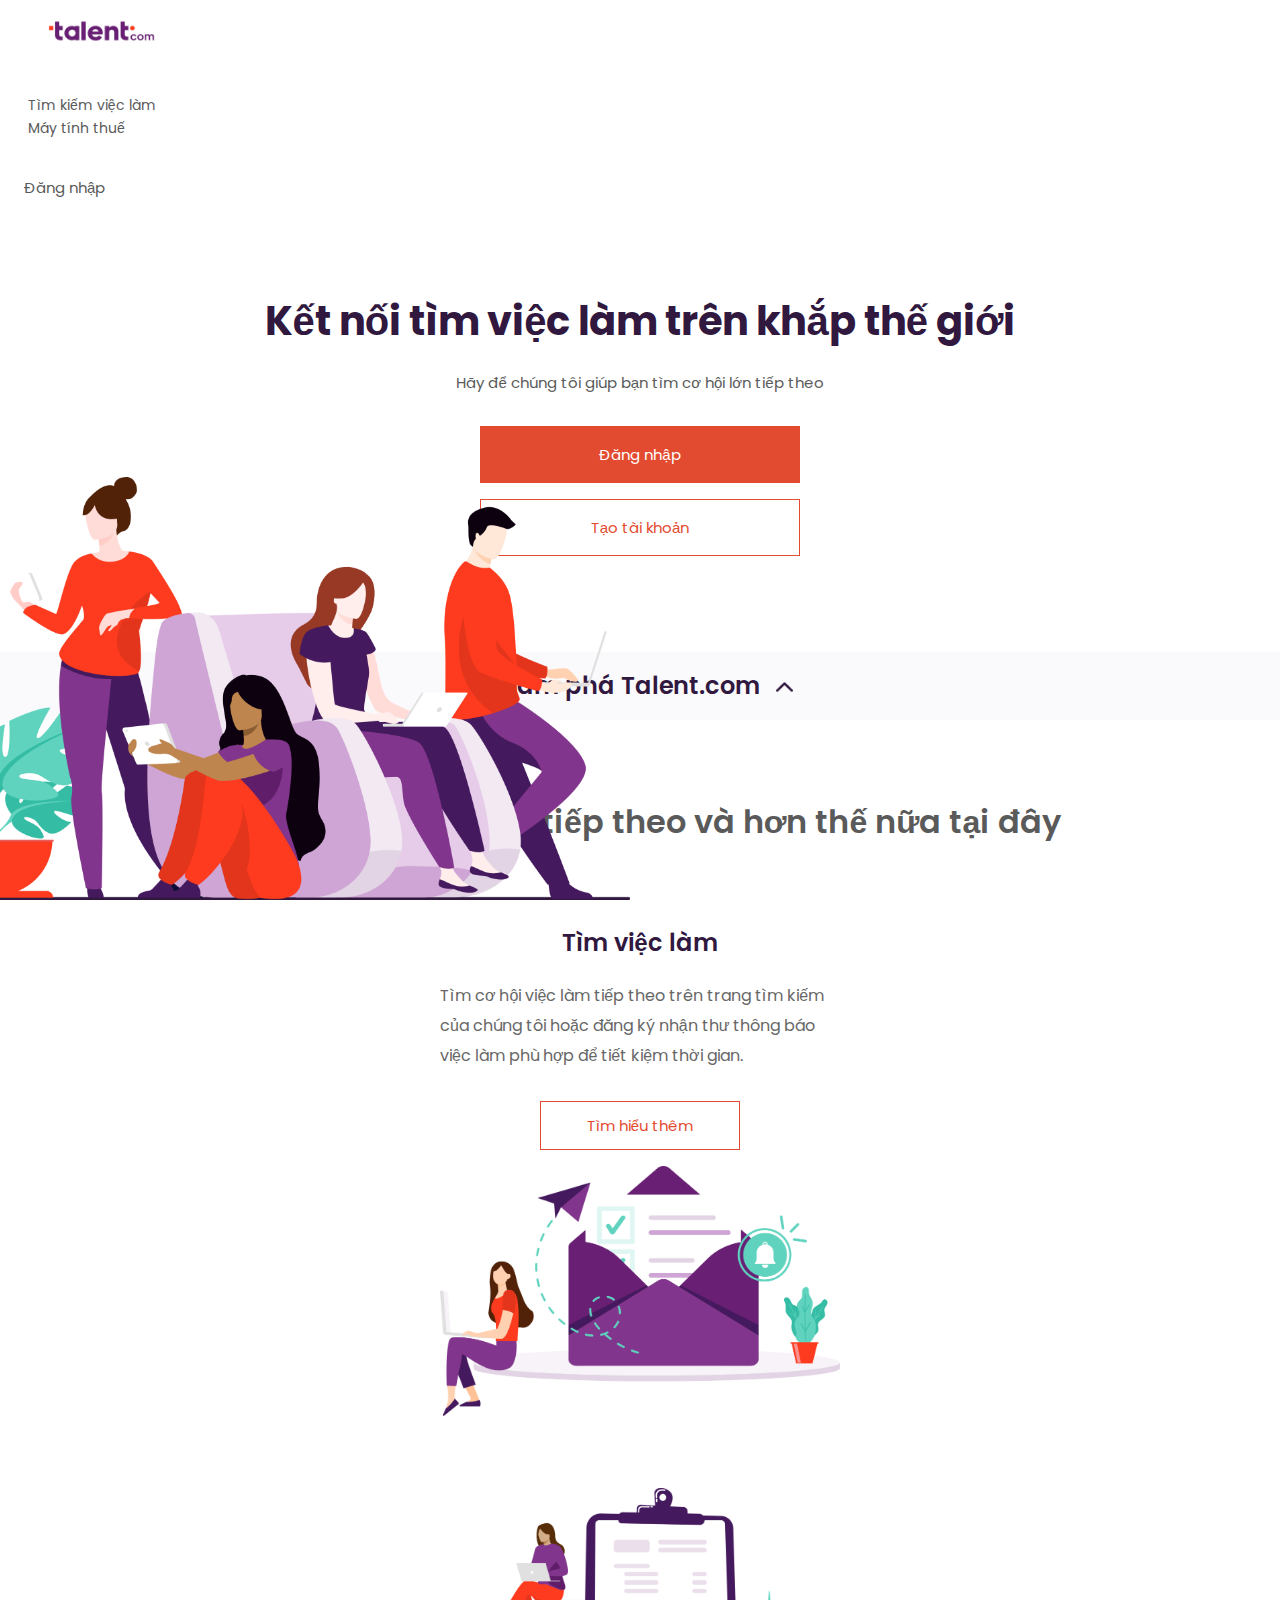
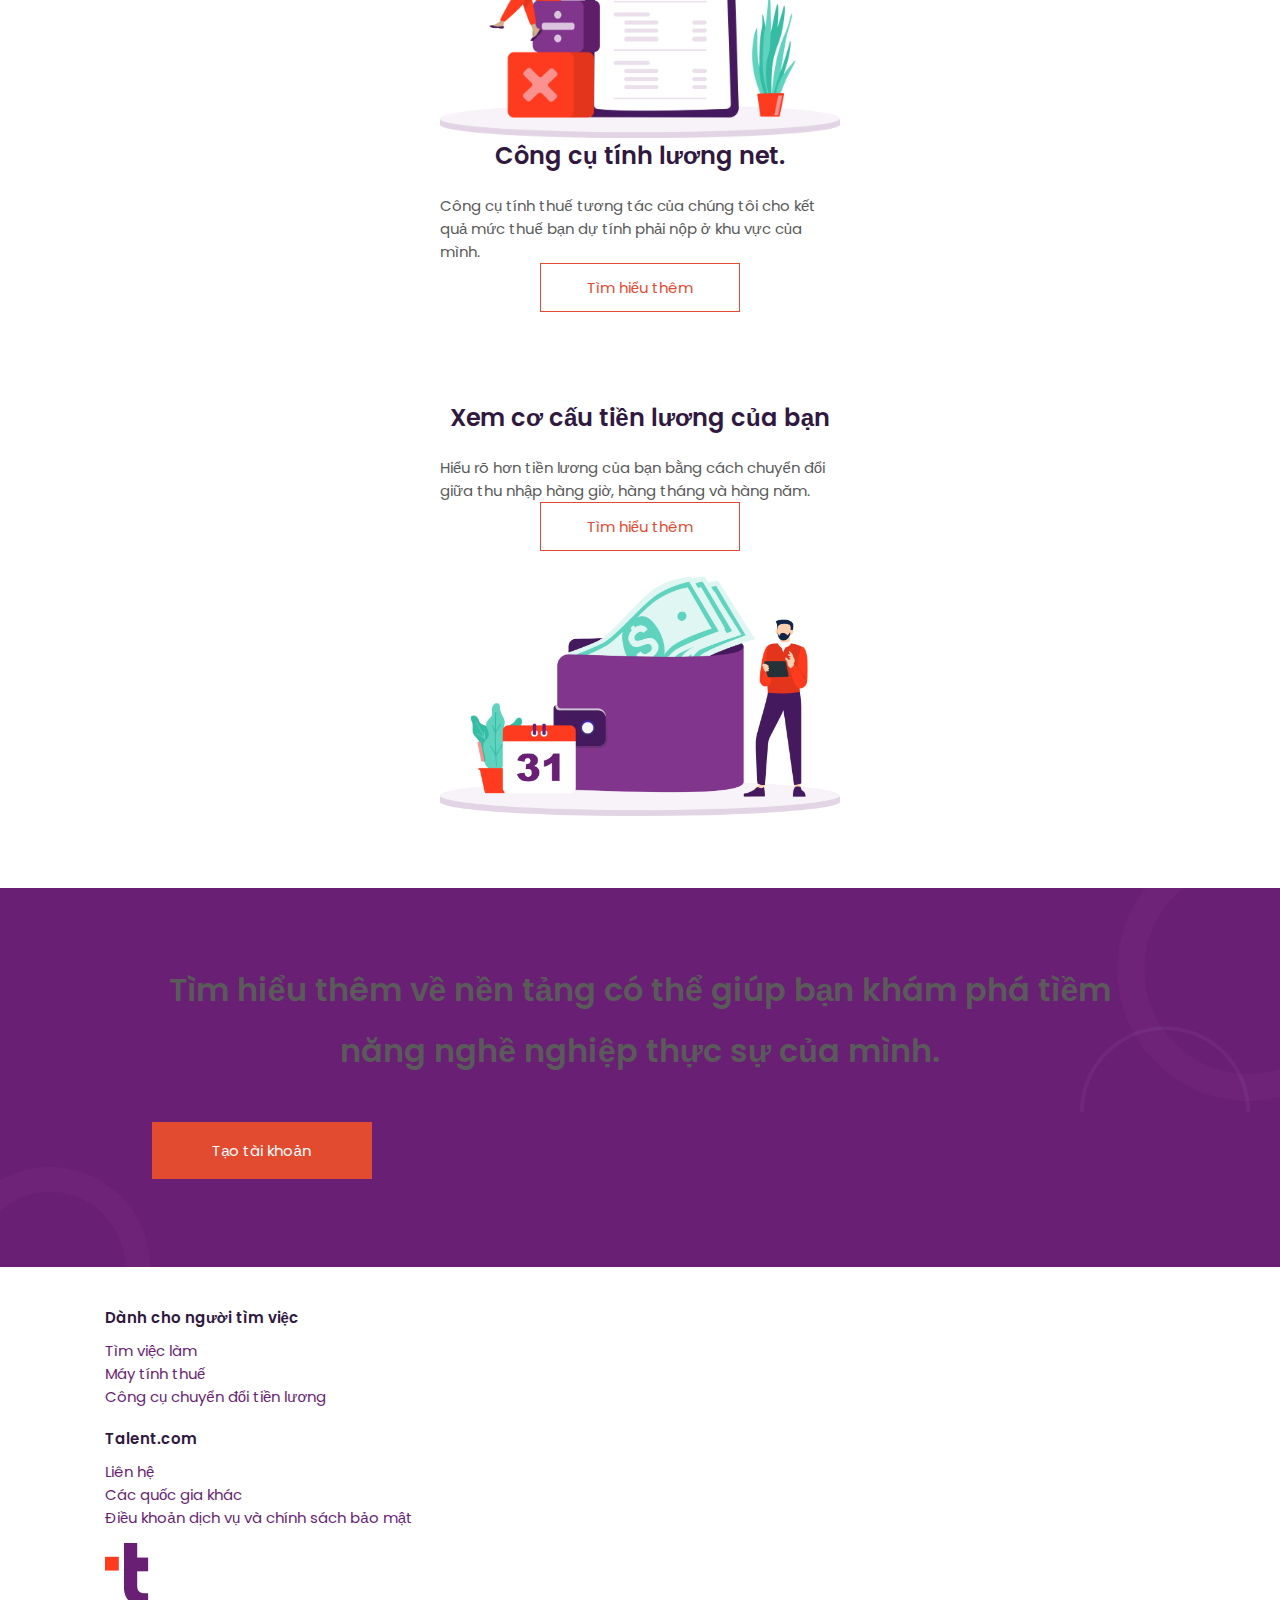
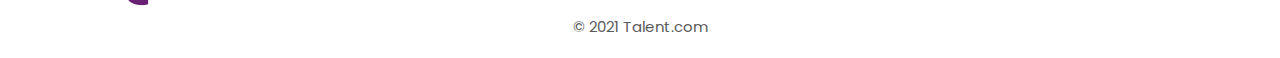
==== index.html @ 11c57244 "19:13 11/30/2021" ====
<!doctype html>
<html lang="en">
  <head>
    <meta charset="utf-8">
    <meta name="viewport" content="width=device-width, initial-scale=1">
    <link href="https://cdn.jsdelivr.net/npm/bootstrap@5.0.2/dist/css/bootstrap.min.css" rel="stylesheet" integrity="sha384-EVSTQN3/azprG1Anm3QDgpJLIm9Nao0Yz1ztcQTwFspd3yD65VohhpuuCOmLASjC" crossorigin="anonymous">
    <link rel="stylesheet" href="https://cdnjs.cloudflare.com/ajax/libs/font-awesome/6.0.0-beta3/css/all.min.css" integrity="sha512-Fo3rlrZj/k7ujTnHg4CGR2D7kSs0v4LLanw2qksYuRlEzO+tcaEPQogQ0KaoGN26/zrn20ImR1DfuLWnOo7aBA==" crossorigin="anonymous" referrerpolicy="no-referrer" />
    <link rel="stylesheet" href="css/style.css">
    <link rel="icon" href="images/favicon-32x32.png">
    <title>Talent.com Tìm kiếm việc làm | Tìm việc làm gần bạn!</title>
  </head>
  <body>
    <!-- Menu -->
    <div class="menu d-flex">
        <div class="menu-left">
            <a href="index.html">
                <img src="images/Talent.com-1000x600-1.jpg" alt="Home image 2" style="width: 107px;height: 62px;">
            </a>
        </div>
        <div class="menu-middle d-flex">
            <div class="menu-item">
                <a href="">Tìm kiếm việc làm</a>
            </div>
            <div class="menu-item">
                <a href="">Máy tính thuế</a>
            </div>
        </div>
        <div class="menu-right">
            <div class="menu_item login_btn rounded-pill border">
                <a href="#">Đăng nhập</a>
            </div>
        </div>
    </div>
    <!-- End Menu -->

    <!-- Main -->
    <div class="main">
        <section class="section-header">
            <div class="row">
                <div class="col-6 position-relative">
                    <img src="images/img-home-1.png" alt="Photo">
                </div>
                <div class="col-6 main-title">
                    <h1 class="section-title">Kết nối tìm việc làm trên khắp thế giới</h1>
                    <p>Hãy để chúng tôi giúp bạn tìm cơ hội lớn tiếp theo</p>
                    <button class="signin-btn rounded-pill">Đăng nhập</button>
                    <button class="signup-btn rounded-pill">Tạo tài khoản</button>
                </div>
            </div>
        </section>
        <section class="section-seo">
            <div class="col-12">
                <h3 class="section-title" style="padding: 16px 0 16px;">
                    Khám phá Talent.com
                    <span class="arrow"></span>
                </h3>
            </div>
            <div class="col-12 hidden-section">
                <div class="row" style="max-width: 1100px;margin: 10px auto;">
                    <div class="col-3">
                        <h4>Tìm bằng từ khóa
                        <span class="arrow"></span></h4>
                    </div>
                    <div class="col-3">
                        <h4>Tìm theo địa điểm
                        <span class="arrow"></span></h4>
                    </div>
                    <div class="col-3">
                        <h4>Công cụ chuyển đổi tiền lương
                        <span class="arrow"></span></h4>
                    </div>
                    <div class="col-3">
                        <h4>Máy tính thuế
                        <span class="arrow"></span></h4>
                    </div>
                </div>
            </div>
        </section>
        <section class="w-100 align-items-center" style="padding: 72px 120px 0;">
            <h2 class="section-title text-center">
                Tìm cơ hội việc làm tiếp theo và hơn thế nữa tại đây
            </h2>
        </section>
        <section class="section-job-search">
            <div class="row">
                <div class="col-6">
                    <div class="col-alignment">
                        <h3 class="section-title justify-content-start w-75" style="margin-bottom: 20px;">Tìm việc làm</h3>
                        <p class="w-75">Tìm cơ hội việc làm tiếp theo trên trang tìm kiếm của chúng tôi hoặc đăng ký nhận thư thông báo việc làm phù hợp để tiết kiệm thời gian.</p>
                        <button class="signup-btn rounded-pill ms-0" style="min-width: 200px;padding: 12px 18px;">Tìm hiểu thêm</button>
                    </div>
                </div>
                <div class="col-6">
                    <img class="image-" src="images/img-home-2.png" alt="Home iamge 2">
                </div>
            </div>
        </section>
        <section class="section-calculate-pay">
            <div class="row">
                <div class="col-6">
                    <img class="image-" src="images/img-home-4.png" alt="Home iamge 4">
                </div>
                <div class="col-6">
                    <div class="col-alignment">
                        <h3 class="section-title justify-content-start w-75" style="margin-bottom: 20px;">Công cụ tính lương net.</h3>
                        <p class="w-75">Công cụ tính thuế tương tác của chúng tôi cho kết quả mức thuế bạn dự tính phải nộp ở khu vực của mình.</p>
                        <button class="signup-btn rounded-pill border ms-0" style="min-width: 200px;padding: 12px 18px;">Tìm hiểu thêm</button>
                    </div>
                </div>
            </div>
        </section>
        <section class="section-convert-salary">
            <div class="row">
                <div class="col-6">
                    <div class="col-alignment">
                        <h3 class="section-title justify-content-start w-75" style="margin-bottom: 20px;">Xem cơ cấu tiền lương của bạn</h3>
                        <p class="w-75">Hiểu rõ hơn tiền lương của bạn bằng cách chuyển đổi giữa thu nhập hàng giờ, hàng tháng và hàng năm.</p>
                        <button class="signup-btn rounded-pill border ms-0" style="min-width: 200px;padding: 12px 18px;">Tìm hiểu thêm</button>
                    </div>
                </div>
                <div class="col-6">
                    <img class="image-" src="images/img-home-5.png" alt="Home iamge 5">
                </div>
            </div>
        </section>
        <section class="section-create-account w-100">
            <img class="right-circle" src="images/footer_right.png" alt="circle image 1">
            <div class="section-container">
                <div class="section-title-create">
                    <h2 class="section-title text-white" style="margin-bottom: 40px;">Tìm hiểu thêm về nền tảng có thể giúp bạn khám phá tìềm năng nghề nghiệp thực sự của mình.</h2>
                    <button class="signin-btn rounded-pill d-flex justify-content-center align-items-center" style="min-width: 220px;">Tạo tài khoản</button>
                </div>
            </div>
            <img class="left-circle" src="images/footer_left.png" alt="circle image 2">
        </section>
    </div>
    <!-- End Main -->

    <!-- Footer -->
    <div class="footer">
        <div class="row">
            <div class="col-4">
                <div class="footer-title">Dành cho người tìm việc</div>
                <div class="footer-link">
                    <a href="#">Tìm việc làm</a>
                    <a href="#">Máy tính thuế</a>
                    <a href="#">Công cụ chuyển đổi tiền lương</a>
                </div>
            </div>
            <div class="col-4">
                <div class="footer-title">Talent.com</div>
                <div class="footer-link">
                    <a href="#">Liên hệ</a>
                    <a href="#">Các quốc gia khác</a>
                    <a href="#">Điều khoản dịch vụ và chính sách bảo mật</a>
                </div>
            </div>
            <div class="col-4">
                <div class="d-flex flex-column">
                    <img src="images/icon-talent-t-logo.png" alt="Footer logo">
                    <div class="copyright">© 2021 Talent.com</div>
                </div>
            </div>
        </div>
    </div>
    <!-- End Footer -->
    <script src="https://cdn.jsdelivr.net/npm/bootstrap@5.0.2/dist/js/bootstrap.bundle.min.js" integrity="sha384-MrcW6ZMFYlzcLA8Nl+NtUVF0sA7MsXsP1UyJoMp4YLEuNSfAP+JcXn/tWtIaxVXM" crossorigin="anonymous"></script>
  </body>
</html>
---- css/style.css ----
@import url('https://fonts.googleapis.com/css2?family=Poppins:wght@400;700&display=swap');

*{
    font-family: "Poppins",sans-serif;
    padding: 0px;
    margin: 0px;
    box-sizing: border-box;
    font-size: 15px;
    /* background-color: #ffffff;   */
}

html{
    font-family: "Poppins",sans-serif;
    font-size: 15px;
    color: #5a5a5a;
    background-color: #ffffff;
    text-rendering: optimizeLegibility;
    overflow-x: hidden;
}

/* MENU */

.menu{
    justify-content: space-between;
    min-width: 990px;
}

.menu-left{
    margin: 0px 0px 20px 48px;
}

.menu-right{
    margin: auto 48px auto 0px;
}

.login_btn{
    padding: 12px 24px;
}

.menu-middle{
    margin: 25px auto;
    position: relative;
}

.menu a{
    color: #5a5a5a;
    text-decoration: none;
}

.menu a:hover{
    color: #691f74
}

.menu-item a{
    font-size: 14px;
}

.menu-item.active{
    color: #222222;
}

.menu-item.active::after{
    position: absolute;
    content: '';
    height: 4px;
    width: 27px;
    border-radius: 50px;
    background: #d6432a;
    bottom: -4px;
    left: 25%;
    text-align: center; 
}

.menu-middle .menu-item{
    margin: 0px 28px;
}

/* END MENU */

/* Main */

.section-header img{
    width: 850px;
    height: auto;
    position: absolute;
    left: -220px;
    bottom: 0;
}

.main-title{
    padding: 80px;
    display: flex;
    flex-direction: column;
}

h1.section-title{
    font-weight: bold;
    font-size: 40px;
    line-height: 60px;
    text-align: center;
    color: #30183F;
    margin-bottom: 20px;
    align-self: center;
}

.main-title p{
    text-align: center;
    margin: 0 auto 32px;
}

.signin-btn, .signup-btn{
    border: 1px solid #e34b31;
    padding: 16px 18px;
    margin: 0 auto 16px;
    min-width: 320px;
    max-width: 100%;
}

.signin-btn{
    background-color: #e34b31;
    color: white;
}

.signin-btn:hover{
    background-color: #cc442c;
}

.signup-btn{
    border: 1px solid #e34b31 !important;
    color: #e34b31;
    background-color: white;
}

.signup-btn:hover{
    background-color: #e34b31;
    color: white;
}

h3.section-title {
    font-weight: 600;
    font-size: 24px;
    line-height: 36px;
    display: flex;
    align-items: center;
    text-align: left;
    color: #30183F;
    justify-content: center;
    margin: 0px;
}

.section-seo{
    background-color: #FAFAFC;
    margin: 0 auto;
}

.section-seo .arrow{
    background: url(../images/img-purple-arrow.png);
    background-repeat: no-repeat;
    background-size: contain;
    width: 20px;
    height: 10px;
    margin: 2px 0 0 16px;   
}

.hidden-section{
    display: none;
}

.col-alignment{
    display: flex;
    flex-direction: column;
    width: 400px;
    margin: 0 auto;
}

.section-job-search p{
    font-size: 16px;
    color: #676767;
    line-height: 30px;
    margin: 0 0 30px;
}

.section-job-search{
    padding: 72px 24px 36px;
    width: 100%;
}

.section-calculate-pay{
    padding: 36px 24px 36px;
    width: 100%;
}

.section-convert-salary{
    padding: 36px 24px 72px;
    width: 100%;
}

.image-{
    display: flex;
    width: 100%;
    max-width: 500px;
    margin: 0 auto;
    position: relative;
    padding: 0 50px;
    max-height: 300px;
}

.section-create-account{
    padding: 72px 0;
    position: relative;
    background-color: #691f74;
    overflow: hidden;
}

h2.section-title{
    font-weight: 600;
    font-size: 32px;
    line-height: 1.9;
    align-items: center;
    text-align: center;
}

.section-container{
    margin: 0 auto;
    width: 977px;
}

.right-circle{
    position: absolute;
    width: 300px;
    top: -50px;
    right: -100px;
    z-index: 1;
}

.left-circle{
    position: absolute;
    width: 200px;
    bottom: -100px;
    left: -50px;
    z-index: 1;
}
/* End Main */

/* Footer */
.footer{
    max-width: 1100px;
    width: 100%;
    padding: 30px 15px 20px;
    margin: 0 auto;
}

.footer-title{
    font-weight: 600;
    font-size: 15px;
    line-height: 22px;
    color: #30183F;
    padding: 10px 0;
}

.footer-link{
    display: flex;
    flex-direction: column;
    padding: 0 0 10px;
}

.footer-link a:hover{
    text-decoration: underline;
}

.footer-link a{
    color: #691f74;
    text-decoration: none;
}

.footer img{
    width: 70px;
    height: 70px;
    margin-top: 10px;
    margin: 0 auto;
    text-align: center;
}

.copyright{
    margin: 0 auto;
    text-align: center;
    vertical-align: middle;
}
/* End Footer */

/* Jobsearch */

.jobsearch{
    padding: 20px 0px 10px 150px;
}

.input-search{
    height: 48px;
    margin: 0px 15px 10px 0px;
    padding: 0px 48px 0px 62px;
    border: 2px solid #f6f6f9;
    border-radius: 50px;
    font-size: 14px;
    background-color: #f6f6f9;
    background-repeat: no-repeat;
    background-size: 21px;
    background-position-y: center;
    background-position-x: 23px;
}

.input-keyword{
    background-image: url(../images/search-icon.png);
}

.input-location{
    background-image: url(../images/location.png);
}

.input-search:focus{
    box-shadow: none;
    background-color: #f6f6f9;
    border: 2px solid #380c3f;
}

.jobfilters{
    padding-top: 10px;
    position: relative;
    display: flex;
}

.jobfilters-filter{
    cursor: pointer;
    margin-right: 15px;
}

.jobfilters-label{
    font-size: 13px;
    height: 40px;
    padding: 10px 28.5px;
    border: 1px solid #e1dce2;
    border-radius: 52px;
}

.jobfilters-label img{
    width: 10px;
    margin-left: 5px;
}
/* End Jobsearch */

/* Content */

.content {
    margin-top: 5px;
    margin-left: 150px;
    min-height: 760px;
}

.card-page-title{
    max-width: 66%;
    color: #676767;
    font-size: 12px;
    line-height: 18px;
    padding: 13px 0px;
    margin-bottom: 5px;
}

.content-left{
    min-height: 100%;
}

/* End Content */
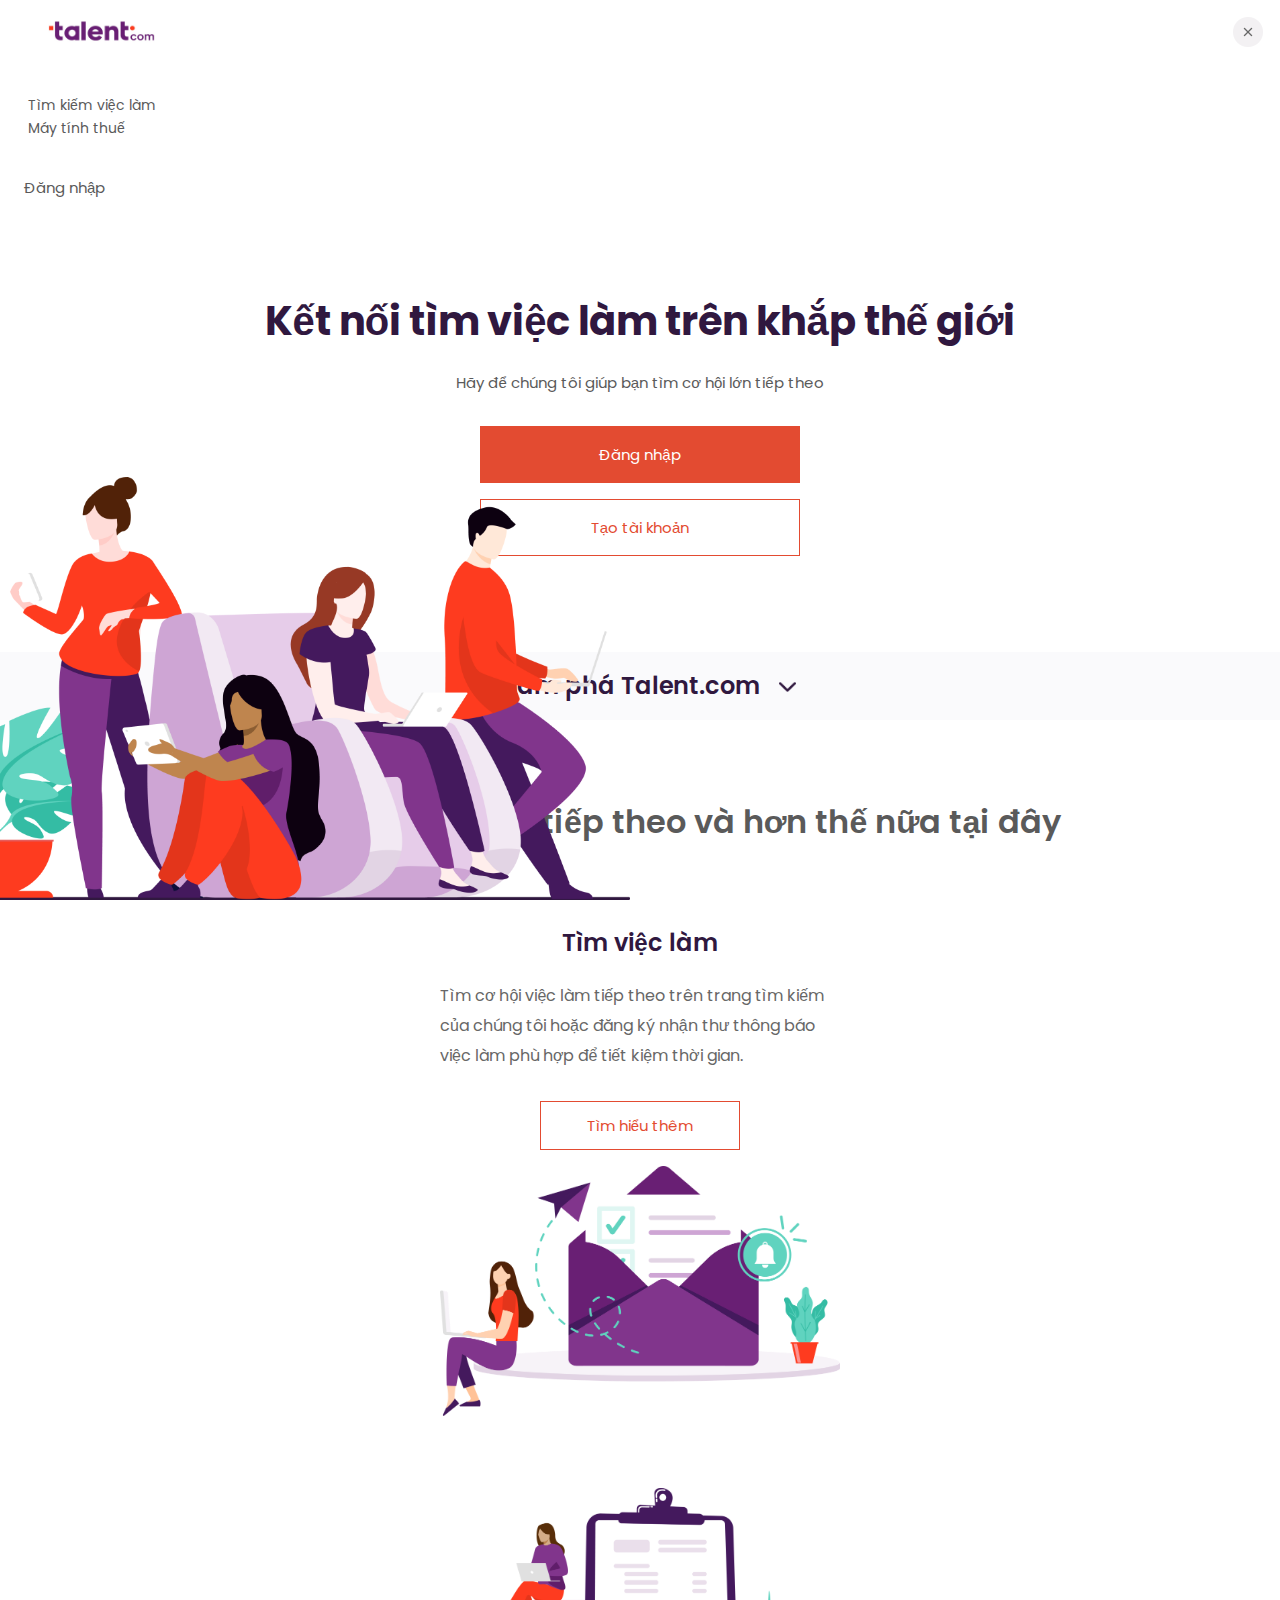
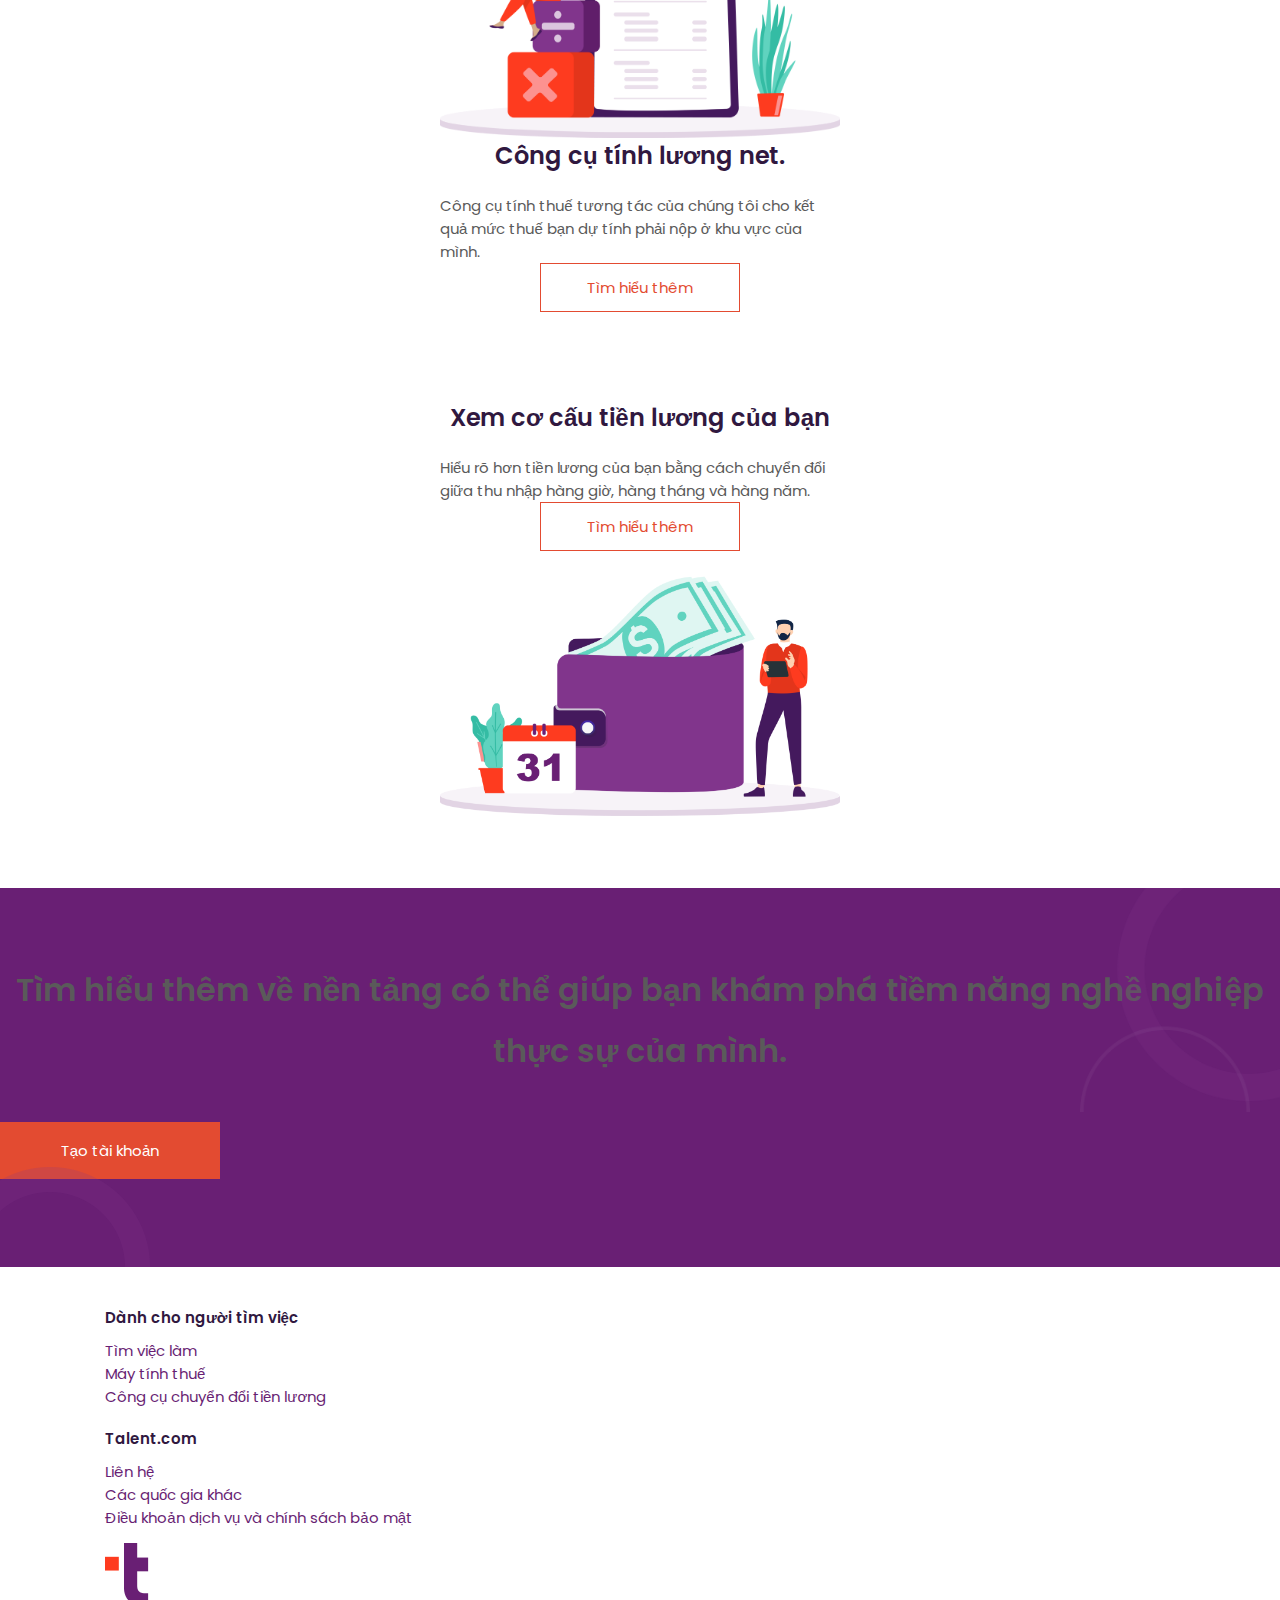
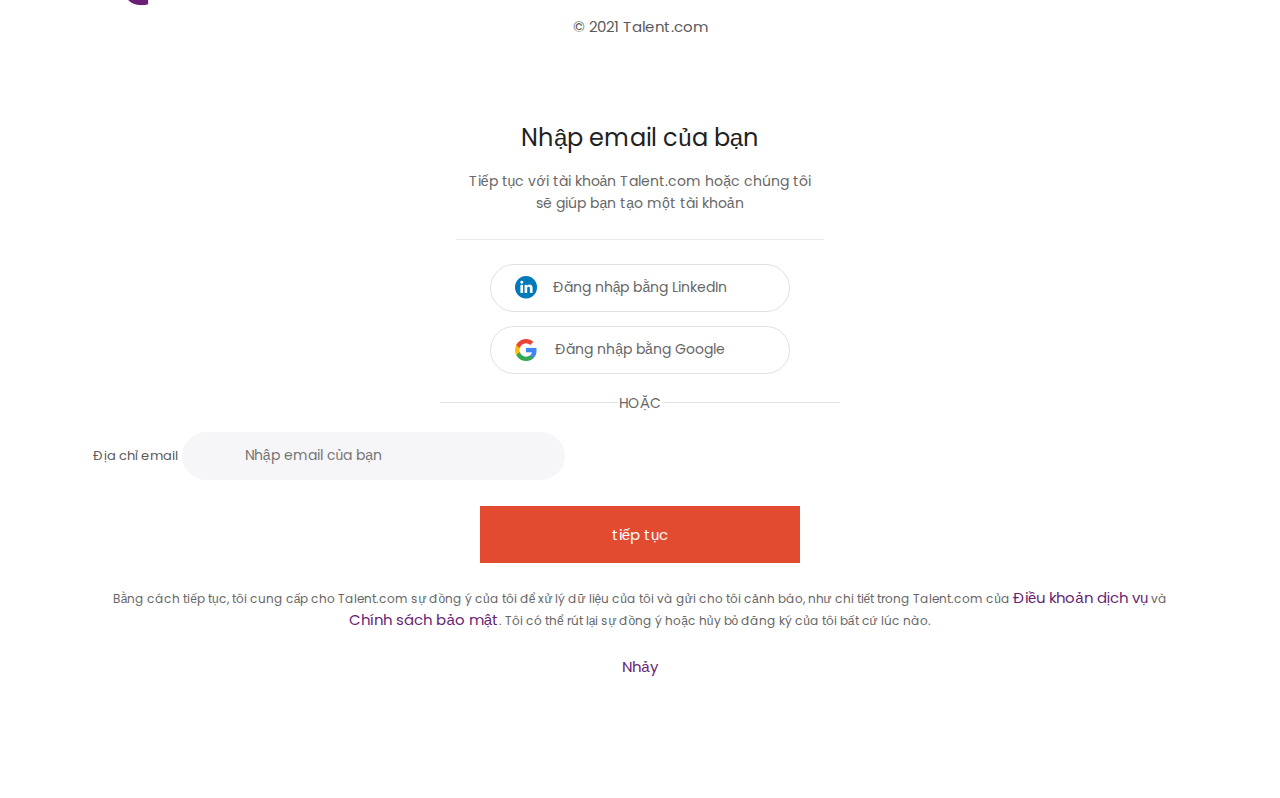
==== commit 4f1124e5: "01:57 12/2/2021" ====
--- a/index.html
+++ b/index.html
@@ -6,6 +6,7 @@
     <link href="https://cdn.jsdelivr.net/npm/bootstrap@5.0.2/dist/css/bootstrap.min.css" rel="stylesheet" integrity="sha384-EVSTQN3/azprG1Anm3QDgpJLIm9Nao0Yz1ztcQTwFspd3yD65VohhpuuCOmLASjC" crossorigin="anonymous">
     <link rel="stylesheet" href="https://cdnjs.cloudflare.com/ajax/libs/font-awesome/6.0.0-beta3/css/all.min.css" integrity="sha512-Fo3rlrZj/k7ujTnHg4CGR2D7kSs0v4LLanw2qksYuRlEzO+tcaEPQogQ0KaoGN26/zrn20ImR1DfuLWnOo7aBA==" crossorigin="anonymous" referrerpolicy="no-referrer" />
     <link rel="stylesheet" href="css/style.css">
+    <link rel="stylesheet" href="css/responsive.css">
     <link rel="icon" href="images/favicon-32x32.png">
     <title>Talent.com Tìm kiếm việc làm | Tìm việc làm gần bạn!</title>
   </head>
@@ -19,14 +20,14 @@
         </div>
         <div class="menu-middle d-flex">
             <div class="menu-item">
-                <a href="">Tìm kiếm việc làm</a>
+                <a href="job.html">Tìm kiếm việc làm</a>
             </div>
             <div class="menu-item">
-                <a href="">Máy tính thuế</a>
+                <a href="calculator.html">Máy tính thuế</a>
             </div>
         </div>
         <div class="menu-right">
-            <div class="menu_item login_btn rounded-pill border">
+            <div class="menu_item login_btn rounded-pill border" data-bs-toggle="modal" data-bs-target="#login-form">
                 <a href="#">Đăng nhập</a>
             </div>
         </div>
@@ -37,10 +38,10 @@
     <div class="main">
         <section class="section-header">
             <div class="row">
-                <div class="col-6 position-relative">
+                <div class="col-12 col-lg-6 position-relative img-header">
                     <img src="images/img-home-1.png" alt="Photo">
-                </div>
-                <div class="col-6 main-title">
+                </div>  
+                <div class="col-12 col-lg-6 main-title">
                     <h1 class="section-title">Kết nối tìm việc làm trên khắp thế giới</h1>
                     <p>Hãy để chúng tôi giúp bạn tìm cơ hội lớn tiếp theo</p>
                     <button class="signin-btn rounded-pill">Đăng nhập</button>
@@ -50,26 +51,26 @@
         </section>
         <section class="section-seo">
             <div class="col-12">
-                <h3 class="section-title" style="padding: 16px 0 16px;">
+                <h3 class="section-title" id="discovery-talent" style="padding: 16px 0 16px;">
                     Khám phá Talent.com
                     <span class="arrow"></span>
                 </h3>
             </div>
-            <div class="col-12 hidden-section">
+            <div class="col-12 hidden hidden-section">
                 <div class="row" style="max-width: 1100px;margin: 10px auto;">
-                    <div class="col-3">
+                    <div class="col-12 col-lg-3 text-center mb-2">
                         <h4>Tìm bằng từ khóa
                         <span class="arrow"></span></h4>
                     </div>
-                    <div class="col-3">
+                    <div class="col-12 col-lg-3 text-center mb-2">
                         <h4>Tìm theo địa điểm
                         <span class="arrow"></span></h4>
                     </div>
-                    <div class="col-3">
+                    <div class="col-12 col-lg-3 text-center mb-2">
                         <h4>Công cụ chuyển đổi tiền lương
                         <span class="arrow"></span></h4>
                     </div>
-                    <div class="col-3">
+                    <div class="col-12 col-lg-3 text-center mb-2">
                         <h4>Máy tính thuế
                         <span class="arrow"></span></h4>
                     </div>
@@ -83,42 +84,42 @@
         </section>
         <section class="section-job-search">
             <div class="row">
-                <div class="col-6">
+                <div class="col-12 col-lg-6">
                     <div class="col-alignment">
                         <h3 class="section-title justify-content-start w-75" style="margin-bottom: 20px;">Tìm việc làm</h3>
                         <p class="w-75">Tìm cơ hội việc làm tiếp theo trên trang tìm kiếm của chúng tôi hoặc đăng ký nhận thư thông báo việc làm phù hợp để tiết kiệm thời gian.</p>
-                        <button class="signup-btn rounded-pill ms-0" style="min-width: 200px;padding: 12px 18px;">Tìm hiểu thêm</button>
-                    </div>
-                </div>
-                <div class="col-6">
+                        <button class="signup-btn more-btn rounded-pill ms-0" style="min-width: 200px;padding: 12px 18px;">Tìm hiểu thêm</button>
+                    </div>
+                </div>
+                <div class="col-12 col-lg-6">
                     <img class="image-" src="images/img-home-2.png" alt="Home iamge 2">
                 </div>
             </div>
         </section>
         <section class="section-calculate-pay">
             <div class="row">
-                <div class="col-6">
+                <div class="col-lg-6">
                     <img class="image-" src="images/img-home-4.png" alt="Home iamge 4">
                 </div>
-                <div class="col-6">
+                <div class="col-lg-6">
                     <div class="col-alignment">
                         <h3 class="section-title justify-content-start w-75" style="margin-bottom: 20px;">Công cụ tính lương net.</h3>
                         <p class="w-75">Công cụ tính thuế tương tác của chúng tôi cho kết quả mức thuế bạn dự tính phải nộp ở khu vực của mình.</p>
-                        <button class="signup-btn rounded-pill border ms-0" style="min-width: 200px;padding: 12px 18px;">Tìm hiểu thêm</button>
+                        <button class="signup-btn more-btn rounded-pill border ms-0" style="min-width: 200px;padding: 12px 18px;">Tìm hiểu thêm</button>
                     </div>
                 </div>
             </div>
         </section>
         <section class="section-convert-salary">
             <div class="row">
-                <div class="col-6">
+                <div class="col-lg-6">
                     <div class="col-alignment">
                         <h3 class="section-title justify-content-start w-75" style="margin-bottom: 20px;">Xem cơ cấu tiền lương của bạn</h3>
                         <p class="w-75">Hiểu rõ hơn tiền lương của bạn bằng cách chuyển đổi giữa thu nhập hàng giờ, hàng tháng và hàng năm.</p>
-                        <button class="signup-btn rounded-pill border ms-0" style="min-width: 200px;padding: 12px 18px;">Tìm hiểu thêm</button>
-                    </div>
-                </div>
-                <div class="col-6">
+                        <button class="signup-btn more-btn rounded-pill border ms-0" style="min-width: 200px;padding: 12px 18px;">Tìm hiểu thêm</button>
+                    </div>
+                </div>
+                <div class="col-lg-6">
                     <img class="image-" src="images/img-home-5.png" alt="Home iamge 5">
                 </div>
             </div>
@@ -139,7 +140,7 @@
     <!-- Footer -->
     <div class="footer">
         <div class="row">
-            <div class="col-4">
+            <div class="col-10 col-lg-4">
                 <div class="footer-title">Dành cho người tìm việc</div>
                 <div class="footer-link">
                     <a href="#">Tìm việc làm</a>
@@ -147,7 +148,7 @@
                     <a href="#">Công cụ chuyển đổi tiền lương</a>
                 </div>
             </div>
-            <div class="col-4">
+            <div class="col-10 col-lg-4">
                 <div class="footer-title">Talent.com</div>
                 <div class="footer-link">
                     <a href="#">Liên hệ</a>
@@ -155,7 +156,7 @@
                     <a href="#">Điều khoản dịch vụ và chính sách bảo mật</a>
                 </div>
             </div>
-            <div class="col-4">
+            <div class="col-12 col-lg-4">
                 <div class="d-flex flex-column">
                     <img src="images/icon-talent-t-logo.png" alt="Footer logo">
                     <div class="copyright">© 2021 Talent.com</div>
@@ -164,6 +165,55 @@
         </div>
     </div>
     <!-- End Footer -->
+
+    <!-- Modal Login -->
+    <div class="modal" id="login-form" tabindex="-1" aria-hidden="true">
+        <div class="modal-dialog">
+            <div class="modal-content">
+                <div class="modal-body">
+                    <div class="login-form-header">
+                        <div class="login-header">
+                            <div class="login-title">Nhập email của bạn</div>
+                            <div class="login-snippet">Tiếp tục với tài khoản Talent.com hoặc chúng tôi sẽ giúp bạn tạo một tài khoản</div>
+                        </div>
+                        <div class="close-btn" data-bs-dismiss="modal"></div>
+                    </div>
+                    <form action="" id="login-form">
+                        <a href="#">
+                            <button type="button" class="btn-ezlogin btn-linkedIn">
+                                Đăng nhập bằng LinkedIn
+                            </button>
+                        </a>
+                        <a href="#">
+                            <button type="button" class="btn-ezlogin btn-google">
+                                Đăng nhập bằng Google
+                            </button>
+                        </a>
+                        <div class="Login-options">
+                            <div class="option-border"></div>
+                            <div class="option-text">Hoặc</div>
+                            <div class="option-border"></div>
+                        </div>
+                        <div class="input-wrap">
+                            <label class="form-label">Địa chỉ email</label>
+                            <input type="email" class="form-control input-search" name="input-email" placeholder="Nhập email của bạn">
+                        </div>
+                        <button class="signin-btn counti-btn rounded-pill" type="button">tiếp tục</button>
+                        <div class="disclaimer-wrap">
+                            <div class="disclaimer">
+                                Bằng cách tiếp tục, tôi cung cấp cho Talent.com sự đồng ý của tôi để xử lý dữ liệu của tôi và gửi cho tôi cảnh báo, như chi tiết trong Talent.com của <a href="#">Điều khoản dịch vụ</a> và <a href="#">Chính sách bảo mật</a>. Tôi có thể rút lại sự đồng ý hoặc hủy bỏ đăng ký của tôi bất cứ lúc nào.
+                            </div>
+                        </div>
+                        <div class="skip-btn"  data-bs-dismiss="modal">Nhảy</div>
+                    </form>
+                </div>
+            </div>
+        </div>
+    </div>
+    <!-- End Modal Login -->
+
+    <script src="https://cdnjs.cloudflare.com/ajax/libs/jquery/3.6.0/jquery.min.js" integrity="sha512-894YE6QWD5I59HgZOGReFYm4dnWc1Qt5NtvYSaNcOP+u1T9qYdvdihz0PPSiiqn/+/3e7Jo4EaG7TubfWGUrMQ==" crossorigin="anonymous" referrerpolicy="no-referrer"></script>
     <script src="https://cdn.jsdelivr.net/npm/bootstrap@5.0.2/dist/js/bootstrap.bundle.min.js" integrity="sha384-MrcW6ZMFYlzcLA8Nl+NtUVF0sA7MsXsP1UyJoMp4YLEuNSfAP+JcXn/tWtIaxVXM" crossorigin="anonymous"></script>
+    <script src="js/javascript.js"></script>
   </body>
 </html>--- a/css/style.css
+++ b/css/style.css
@@ -22,7 +22,6 @@
 
 .menu{
     justify-content: space-between;
-    min-width: 990px;
 }
 
 .menu-left{
@@ -67,12 +66,13 @@
     border-radius: 50px;
     background: #d6432a;
     bottom: -4px;
-    left: 25%;
+    left: 40%;
     text-align: center; 
 }
 
 .menu-middle .menu-item{
     margin: 0px 28px;
+    position: relative;
 }
 
 /* END MENU */
@@ -160,10 +160,8 @@
     width: 20px;
     height: 10px;
     margin: 2px 0 0 16px;   
-}
-
-.hidden-section{
-    display: none;
+    transform: rotate(180deg);
+    transition: transform 500ms;
 }
 
 .col-alignment{
@@ -222,7 +220,6 @@
 
 .section-container{
     margin: 0 auto;
-    width: 977px;
 }
 
 .right-circle{
@@ -298,7 +295,7 @@
     height: 48px;
     margin: 0px 15px 10px 0px;
     padding: 0px 48px 0px 62px;
-    border: 2px solid #f6f6f9;
+    border: 1px solid #f6f6f9;
     border-radius: 50px;
     font-size: 14px;
     background-color: #f6f6f9;
@@ -319,7 +316,7 @@
 .input-search:focus{
     box-shadow: none;
     background-color: #f6f6f9;
-    border: 2px solid #380c3f;
+    border: 1px solid #380c3f;
 }
 
 .jobfilters{
@@ -331,6 +328,7 @@
 .jobfilters-filter{
     cursor: pointer;
     margin-right: 15px;
+    position: relative;
 }
 
 .jobfilters-label{
@@ -341,18 +339,24 @@
     border-radius: 52px;
 }
 
+.jobfilters-label.focus{
+    color: #691f74;
+    border-color: #691f74 !important;
+}
+
 .jobfilters-label img{
     width: 10px;
     margin-left: 5px;
 }
 /* End Jobsearch */
 
-/* Content */
+/* Content Job */
 
 .content {
     margin-top: 5px;
     margin-left: 150px;
     min-height: 760px;
+    width: fit-content;
 }
 
 .card-page-title{
@@ -368,4 +372,947 @@
     min-height: 100%;
 }
 
-/* End Content */+.joblist{
+    min-width: 420px;
+}
+
+.card-job{
+    width: 500px;
+    border: 1px solid #fff;
+    padding: 0px;
+    background-color: #fff;
+    border-radius: 8px;
+    margin-bottom: 16px;
+}
+
+.job-item{
+    display: flex;
+    cursor: pointer;
+    padding: 20px 30px;
+}
+
+.job-item img{
+    width: 64px;
+    padding: 5px;
+    margin-right: 20px;
+    height: max-content;
+    border-radius: 4px;
+    border: 1px solid #F0F0F0;
+}
+
+.card-job-title{
+    margin-bottom: 0px;
+    margin-right: 50px;
+    color: #222222;
+}
+
+.card-job-title a{
+    font-size: 18px;
+    font-weight: 600;
+    text-decoration: none;
+    color: inherit;
+}
+
+.card-job:hover .card-job-title a{
+    text-decoration: underline;
+}
+
+.card-job-location{
+    font-weight: 700;
+    font-size: 13px;
+    color: #691f74;
+}
+
+.card-job-infor{
+    padding: 0px 0px 8px 0px;
+}
+
+.card-job-empname{
+    color: var(--nero);
+    font-size: 13px;
+    line-height: 15px;
+    margin-top: 3px;
+    overflow: hidden;
+}
+
+.card-job-source{
+    font-size: 10px;
+    line-height: 15px;
+    margin-top: 4px;
+}
+
+.card-job-snippet{
+    width: 100%;
+}
+
+.card-job-snippet p{
+    color: #676767;
+    font-size: 13px;
+    line-height: 18px;
+    overflow: hidden;
+    text-overflow: ellipsis;
+    max-width: 450px;
+}
+
+.job-badges{
+    margin-top: 16px;
+}
+
+.card-job-badges-salary{
+    background-image: url(../images/salary.png);
+    color: #0DA0BA;
+    margin-right: 18px;
+    max-width: 100%;
+    background-position: center;
+    background-position-x: left;
+    background-repeat: no-repeat;
+    background-size: 20px;
+    padding: 0px 0px 0px 30px;
+}
+
+.otherjob{
+    margin-top: 24px;
+    padding: 0px 30px 20px;
+}
+
+.card-other-job{
+    padding: 10px 0px 10px 0px;
+    border-top: 1px solid #EAEAEA;
+}
+
+.card-other-job:first-of-type{
+    border-top: 0px;
+}
+
+.card-other-job a{
+    color: #5a5a5a;
+    font-weight: bold;
+    text-decoration: none;
+    font-size: 13px;
+}
+
+.card-other-job a:hover{
+    text-decoration: underline;
+}
+
+.page-btn{
+    display: inline-flex;
+    text-align: center;
+    width: 32px;
+    height: 32px;
+    background-image: url(../images/page\ default.png);
+    background-size: contain;
+    background-repeat: no-repeat;
+    border-radius: 30px;
+    padding: 4px 4px !important;
+    background-position: center;
+    position: relative;
+    top: 15px;
+}
+
+.disable-pre-page-btn{
+    background-image: url(../images/page_initial.png);
+    pointer-events: none;
+}
+
+.next-page-btn{
+    transform: rotate(180deg);
+    margin-left: 12px;
+}
+
+.pagination-wrap {
+    width: 500px;
+    padding: 30px 0px 56px 0px;
+    text-align: center;
+}
+
+.pre-page-btn{
+    margin-right: 24px;
+}
+
+.page-num{
+    display: inline-block;
+    width: 24px;
+    height: 24px;
+    text-align: center;
+    font-size: 12px;
+    color: #676767;
+    line-height: 24px;
+    margin: 0px 2px;
+    vertical-align: sub;
+}
+
+.pagination-wrap a{
+    text-decoration: none;
+}
+
+.page-num.selected{
+    background-color: #e1dce2;
+    color: #222222;
+    font-weight: 700;
+    border-radius: 50px;
+}
+
+.relatedJobs{
+    padding-bottom: 50px;
+}
+
+.card-related{
+    width: 500px;
+    padding: 20px 30px;
+    border-radius: 8px;
+    position: relative;
+    margin-bottom: 16px;
+    background: #ffffff;
+}
+
+.card-related-title{
+    padding-bottom: 16px;
+    border-bottom: 2px solid #ECECEC;
+    margin-bottom: 24px;
+    color: #30183F;
+    font-size: 18px;
+    line-height: 24px;
+}
+
+.job-title{
+    font-size: 12px;
+    line-height: 18px;
+    color: #691F74;
+    background: #FFFFFF;
+    border: 1px solid #E0E0E0;
+    box-shadow: 0px 2px 4px #00000014;
+    border-radius: 100px;
+    padding: 8px 16px;
+    margin: 0px 8px 8px 0;
+    display: inline-block;
+}
+
+.job-title:hover{
+    font-size: 12px;
+    line-height: 18px;
+    color: #691F74;
+    background: #FFFFFF;
+    border: 1px solid #E0E0E0;
+    box-shadow: 0px 2px 4px #00000014;
+    border-radius: 100px;
+    padding: 8px 16px;
+    margin: 0px 8px 8px 0;
+    display: inline-block;
+}
+
+a.job-title{
+    text-decoration: none;
+}
+
+.job-title::before{
+    background: url(../images/search-icon-related-job.png);
+    content: '';
+    width: 10px;
+    height: 10px;
+    display: inline-block;
+    margin-right: 5px;
+}
+
+.job-title-label{
+    display: inline-block;
+    font-size: 12px;
+}
+
+/* End Content Job */
+
+/* Section herader calculator */
+
+.section-header-cal{
+    padding-top: 50px;
+    margin-left: 150px;
+}
+
+.section-header-title{
+    font-weight: 600;
+    font-size: 32px;
+    color: #30183f;
+    margin-bottom: 5px;
+    width: 720px;
+}
+
+.section-header-subtitle{
+    font-weight: normal;
+    font-size: 18px;
+    color: #30183f;
+    opacity: 0.9;
+    padding-bottom: 30px;
+}
+
+
+
+.form-cal-img{
+    width: 225px;
+    position: absolute;
+    z-index: 0;
+    bottom: 0;
+    left: 1010px;
+}
+
+.input-salary{
+    background-image: url(../images/input__salary-icon.png);
+}
+
+.select-input{
+    background-image: url(../images/input__dropdown-menu.png);
+    background-position: calc(98% - 0.5rem), 100% 0;
+    background-size: 24px;
+    background-repeat: no-repeat;
+    border-radius: 74px;
+    height: 48px;
+    margin-right: 15px;
+    padding: 0px 24px;
+    font-size: 14px;
+    background-color: #f6f6f9;
+    border: 1px solid #f6f6f9;
+}
+
+.input-region{
+    width: 225px;
+}
+
+.input-time{
+    width: 140px;
+}
+
+label{
+    font-size: 13px;
+    padding-left: 13px;
+}
+
+.section-form{
+    width: 720px;
+    margin-bottom: 30px;
+}
+
+.cal-select{
+    margin-left: 150px;
+    display: flex;
+    justify-content: space-between;
+    position: relative;
+}
+
+.card-wrap{
+    background-color: #fff;
+    width: 640px;
+    padding: 23px;
+    border-radius: 8px;
+    color: #676767;
+    margin-top: 25px;
+}
+
+.timeBase-wrap{
+    display: flex;
+    align-items: center;
+    justify-content: space-between;
+}
+
+.timeBase-group{
+    display: flex;
+}
+
+.timeBase-select{
+    padding: 8px 11px;
+    border-radius: 20px;
+    cursor: pointer;
+    font-size: 12px;
+    margin-right: 12px;
+    color: #602770;
+    align-items: center;
+    text-align: center;
+    display: flex;
+}
+
+.timeBase-select:hover{
+    background-color: #E1DCE2;
+}
+
+.timeBase-select.selected{
+    background: rgba(105, 31, 116, 0.1);
+    color: #691f74;
+    font-weight: 600;
+}
+
+.timeBase-label{
+    font-weight: 600;
+    font-size: 13px;
+    line-height: 19px;
+    color: #30183f;
+}
+
+.card-deduction-title{
+    padding-bottom: 0;
+    border-bottom-left-radius: 0;
+    border-bottom-right-radius: 0;
+    border-bottom: 1px solid #f6f6f9;
+}
+
+.card-title{
+    font-weight: 600;
+    font-size: 18px;
+    color: #30183f;
+    margin-bottom: 18px;
+}
+
+.card-deduction-content{
+    border-top-left-radius: 0;
+    border-top-right-radius: 0;
+    margin-top: 0;
+    padding-top: 0;
+    display: flex;
+    justify-content: space-between;
+}
+
+.card-deduction-wrap{
+    width: 320px;
+}
+
+.card-deduction{
+    margin: 15px 0;
+    width: 100%;
+    display: flex;
+    justify-content: space-between;
+}
+
+.card-deduction *{
+    font-size: 13px;
+}
+
+.card-deduction-highlight{
+    font-weight: bold;
+    color: #30183f;
+}
+
+.card-deduction-value{
+    color: #30183f;
+}
+
+.card-deduction-highlight-large *{
+    font-size: 16px !important;
+}
+
+.card-line{
+    border-bottom: 1px solid #f6f6f9;
+    margin-top: 18px;
+    margin-bottom: 18px;
+}
+
+.taxBerg-wrap{
+    background: radial-gradient(77.83% 77.83% at 49.94% 59.95%, rgba(157, 233, 246, 0) 0%, #9DE9F6 100%);
+    position: relative;
+    max-width: 640px;
+    height: 800px;
+    width: 100%;
+    overflow: hidden;
+    border-radius: 8px;
+    margin-top: 25px;
+}
+
+.taxBerg-title{
+    position: absolute;
+    top: 20px;
+    left: 20px;
+    font-weight: 600;
+    font-size: 22px;
+    color: #30183F;
+}
+
+.taxBerg-holder{
+    position: relative;
+    width: 100%;
+    height: 100%;
+}
+
+.taxBerg-frame{
+    height: 600px;
+    overflow: hidden;
+    position: relative;
+}
+
+.taxBerg-dots{
+    position: absolute;
+    left: 0;
+    width: 100%;
+    height: 100%;
+    bottom: 0px;
+}
+
+.taxBerg-dash{
+    position: relative;
+    border: 0.6px dashed #ffa500;
+    width: 19%;
+    z-index: 5;
+    height: 0;
+}
+
+.net-dash{
+    top: 163px;
+    left: 30%;
+}
+
+.dots-container{
+    float: right;
+    height: 15px;
+    width: 15PX;
+    border-radius: 45px;
+    margin-top: -8px;
+    position: relative;
+    left: 13px;
+}
+
+.taxBerg_dots{
+    background: #ffa500;
+    height: 7px;
+    width: 7px;
+    position: relative;
+    top: 3px;
+    left: 0;
+    border-radius: 120px;
+}
+
+.taxBerg-text-holder{
+    z-index: 20;
+    position: absolute;
+    text-align: right;
+    width: 140px;
+}
+
+.net-text{
+    bottom: 416px;
+    left: 45px;
+    color: #30183f;
+}
+
+.tax-text{
+    font-weight: bold;
+    font-size: 20px;
+}
+
+.tax-subtitle{
+    font-size: 12px;
+    font-weight: 400;
+}
+
+.emp-dash{
+    border-color: #ffa500;
+    top: 375px;
+    left: 50%;
+}
+
+.emp-text{
+    right: 45px;
+    top: 350px;
+    text-align: left;
+    color: #fff;
+}
+
+.emp-dash .dots-container{
+    border-color: #ffa500;
+    float: left;
+    left: initial;
+    right: 12px;
+}
+
+.taxBerg-ice{
+    width: 300px;
+    margin: auto;
+    position: absolute;
+    height: 300px;
+    left: 25%;
+    bottom: 200px;
+}
+
+.ice-boat{
+    height: 300px;
+    width: 300px;
+}
+
+.taxBerg-holder img{
+    width: inherit;
+}
+
+.taxBerg-water-top{
+    width: 100%;
+    background: linear-gradient(rgb(99, 218, 255), rgb(47, 115, 136));
+    background-blend-mode: multiply;
+    height: 100%;
+    position: absolute;
+    mix-blend-mode: multiply;
+    bottom: 0;
+    background-image: url(../images/water.gif);
+    background-size: auto;
+    background-repeat: round;
+    background-position-y: top;
+}
+
+.taxBerg-water-middle{
+    height: 300px;
+    position: absolute;
+    z-index: 0;
+    width: 100%;
+    background: #3cb2ce;
+    mix-blend-mode: multiply;
+    bottom: -25px;
+}
+
+.taxBerg-water-bottom{
+    width: 100%;
+    height: 200px;
+    position: absolute;
+    z-index: 0;
+    background: #004260;
+    background-blend-mode: multiply;
+    mix-blend-mode: multiply;
+    border-bottom-left-radius: 8px;
+    border-bottom-right-radius: 8px;
+}
+
+.total-tax{
+    position: absolute;
+    bottom: 0;
+    display: flex;
+    width: 100%;
+    justify-content: space-between;
+    padding: 11px 10px;
+}
+
+.total-tax-text{
+    width: 281px;
+    color: white;
+    padding: 20px;
+}
+
+.total-tax-title{
+    font-size: 16px;
+    font-weight: bold;
+}
+
+.total-tax-number{
+    padding: 0;
+    font-size: 34px;
+    padding-bottom: 6px;
+    white-space: nowrap;
+    font-weight: bold;
+}
+
+.total-tax-infor{
+    line-height: 22px;
+    font-size: 13px;
+    font-weight: 100;
+    color: #fff;
+}
+
+.taxBerg-cloud-left{
+    width: 110px;
+    position: absolute;
+    left: 60px;
+    top: 8px;
+}
+
+.taxBerg-cloud-right{
+    width: 135px;
+    position: absolute;
+    right: 65px;
+    top: 48px;
+}
+
+.card-wrap-top{
+    padding-bottom: 0;
+    border-bottom-left-radius: 0;
+    border-bottom-right-radius: 0;
+    border-bottom: 1px solid #f6f6f9;
+}
+
+.card-wrap-bottom{
+    border-top-left-radius: 0;
+    border-top-right-radius: 0;
+    margin-top: 0;
+    padding: 24px;
+}
+
+.alsoAsk-link{
+    color: #5a5a5a;
+    text-decoration: none;
+    display: flex;
+    justify-content: space-between;
+    font-size: 13px;
+}
+
+.alsoAsk-link:hover{
+    color: #5a5a5a;
+}
+
+.alsoAsk-link img{
+    height: 14px;
+}
+
+.card-information{
+    font-size: 13px;
+}
+
+.card-income-link{
+    text-decoration: none;
+    font-size: 13px;
+    line-height: 32px;
+    color: #691F74;
+    text-decoration: none;
+    width: auto;
+    overflow: hidden;
+}
+
+.card-income-link:hover{
+    color: #691F74;
+    text-decoration: underline;
+}
+
+.card-wrap-income{
+    width: 100%;
+    padding-top: 20px;
+    padding-bottom: 20px;
+    column-count: 5;
+    column-width: auto;
+}
+
+th{
+    font-weight: 600;
+    font-size: 13px;
+}
+
+.flag{
+    display: inline-block;
+    height: 12px;
+    width: 16px;
+    background-repeat: no-repeat !important;
+    margin-right: 10px;
+}
+
+.best{
+    background-color: #0DA0BA;
+    color: #fff;
+}
+
+.circle{
+    display: inline-flex;
+    height: 26px;
+    width: 26px;
+    border-radius: 50%;
+    align-items: center;
+    justify-content: center;
+}
+
+.least{
+    background-color: #E34B31;
+    color: #fff;
+}
+
+.card-grey{
+    background: #30183f0d;
+    line-height: 22px;
+    font-size: 13px;
+}
+
+.hidden{
+    display: none;
+}
+
+.show-more{
+    display: flex;
+    align-items: center;
+    justify-content: center;
+    cursor: pointer;
+    position: relative;
+    padding: 14px 20px 0px;
+    width: 100%;
+    text-align: center;
+    border-radius: 0px 0px 8px 8px;
+}
+
+.btn-show-more{
+    font-size: 12px;
+    font-weight: 500;
+    border-radius: 80px;
+    margin-top: 5px;
+    border: 1px solid #E1DCE2;
+    width: fit-content;
+    padding: 5px 12px;
+    color: #676767;
+}
+/* End section herader calculator */
+
+/* Dropdown Menu */
+
+.jobfilters-listFilter{
+    list-style: none;
+    background: white;
+    box-shadow: 0px 12px 28px #30373d33;
+    position: absolute;
+    border-radius: 8px;
+    overflow-y: auto;
+    overflow-x: hidden;
+    max-height: 358px;
+    z-index: 1000;
+    padding: 10px 0px;
+    width: max-content;
+    display: none;
+}
+
+.jobfilters-item{
+    padding: 10px 30px;
+    background: white;
+    cursor: pointer;
+    color: #676767;
+    user-select: none;
+    font-size: 13px;
+}
+
+.input-company{
+    padding-right: 40px;
+    background-image: url(../images/search-icon.png);
+    background-position-x: calc(100% - 20px);
+    background-position-y: center;
+    background-repeat: no-repeat;
+    background-size: 20px;
+    padding: 0px 24px;
+}
+
+.jobfilters-item.selected{
+    font-weight: bold;
+}
+/* End Dropdown Menu */
+
+/* Login Modal */
+
+.login-form-header{
+    padding: 40px 40px 0;
+}
+
+.login-title{
+    color: #222222;
+    font-size: 24px;
+    line-height: 32px;
+    text-align: center;
+    padding: 0 22px;
+}
+
+.login-snippet{
+    text-align: center;
+    color: #676767;
+    font-size: 14px;
+    line-height: 22.4px;
+    margin: 16px auto 0;
+    border-bottom: 1px solid #ECECEC;
+    padding: 0 10px 24px;
+    max-width: 368px;
+}
+
+.close-btn{
+    position: absolute;
+    right: 16px;
+    top: 16px;
+    width: 32px;
+    height: 32px;
+    cursor: pointer;
+    background-image: url(../images/preview_close.png);
+    background-size: contain;
+    background-color: white;
+    border-radius: 50px;
+}
+
+.btn-linkedIn{
+    background-image: url(../images/v2_logo_linkedin.png) !important;
+}
+
+.btn-google{
+    background-image: url(../images/logo_google.png) !important;
+}
+
+.btn-ezlogin{
+    margin-bottom: 14px !important;
+    background: transparent 5px 50%;
+    background-size: 22px;
+    background-repeat: no-repeat;
+    background-position-y: center;
+    background-position-x: 24px;
+    border: 1px solid #e2e2e2;
+    padding: 0 42px;
+    color: #676767;
+    font-size: 14px;
+    max-width: 300px;
+    margin: auto;
+    display: block;
+    width: 100%;
+    border-radius: 50px;
+    height: 48px;
+    text-align: center;
+}
+
+#login-form{
+    padding: 24px 40px 40px;
+}
+
+#login-form a{
+    text-decoration: none;
+}
+
+.Login-options{
+    display: flex;
+    max-width: 400px;
+    margin: 24px auto;
+}
+
+.option-border{
+    border-bottom: 1px solid #e2e2e2;
+    height: 5px;
+    width: 100%;
+}
+
+.option-text{
+    width: 100px;
+    text-align: center;
+    text-transform: uppercase;
+    font-size: 14px;
+    line-height: 10px;
+    color: #676767;
+}
+
+.counti-btn{
+    width: 100%;
+    max-width: 300px;
+    margin: auto;
+    display: block;
+    margin-top: 16px;
+}
+
+.disclaimer-wrap{
+    text-align: center;
+    margin-top: 24px;
+    line-height: 18px;
+    color: #676767;
+    font-size: 14px;
+}
+
+.disclaimer{
+    margin: 24px;
+    line-height: 21px;
+    text-align: center;
+    color: #676767;
+    font-size: 12px;
+}
+
+.disclaimer a {
+    color: #691f74;
+}
+
+.skip-btn{
+    color: #691f74;
+    opacity: 1;
+    margin: 20px auto 40px;
+    max-width: 300px;
+    text-align: center;
+}
+/* End Login Modal */--- a/css/responsive.css
+++ b/css/responsive.css
@@ -0,0 +1,98 @@
+@media (max-width: 992px) {
+    .img-header img{
+        position: relative;
+        left:unset;
+        width: 100%;
+    }
+
+    .menu-middle{
+        display: none !important;
+    }
+
+    .col-alignment{
+        width: unset;
+        align-items: center;
+    }
+
+    .more-btn{
+        margin: unset;
+        margin-bottom: 30px;
+    }
+
+    h2.section-title {
+        font-size: 24px;
+    }
+
+    .signin-btn, .signup-btn{
+        min-width: 215px;
+    }
+
+    .jobsearch{
+        padding: 30px;
+    }
+
+    .jobfilters{
+        display: none;
+    }
+
+    .content{
+        width: 100%;
+        margin-left: 0;
+    }
+
+    .card-deduction-wrap, .card-wrap, .section-header-title, .pagination-wrap, .card-related, .card-job{
+        width: unset;
+    }
+
+    .joblist{
+        min-width: unset;
+    }
+
+    .section-header-cal{
+        margin-left: 30px;
+        margin-right: 10px;
+    }
+
+    .cal-select{
+        margin-left: 30px;
+    }
+
+    .timeBase-wrap{
+        flex-direction: column;
+        align-items: baseline;
+    }
+
+    .timeBase-label{
+        padding-bottom: 10px;
+    }
+
+    .card-deduction-content{
+        flex-direction: column;
+    }
+
+    .total-tax{
+        flex-direction: column;
+    }
+
+    .taxBerg-wrap{
+        height: 900px;
+        margin: auto;
+    }
+
+    .taxBerg-water-bottom{
+        height: 300px;
+    }
+
+    .card-wrap-income{
+        column-count: 2; 
+    }
+
+    table *{
+        font-size: 12px;
+    }
+
+    .card-grey{
+        margin-left: 10px;
+        margin-right: 10px;
+    }
+}